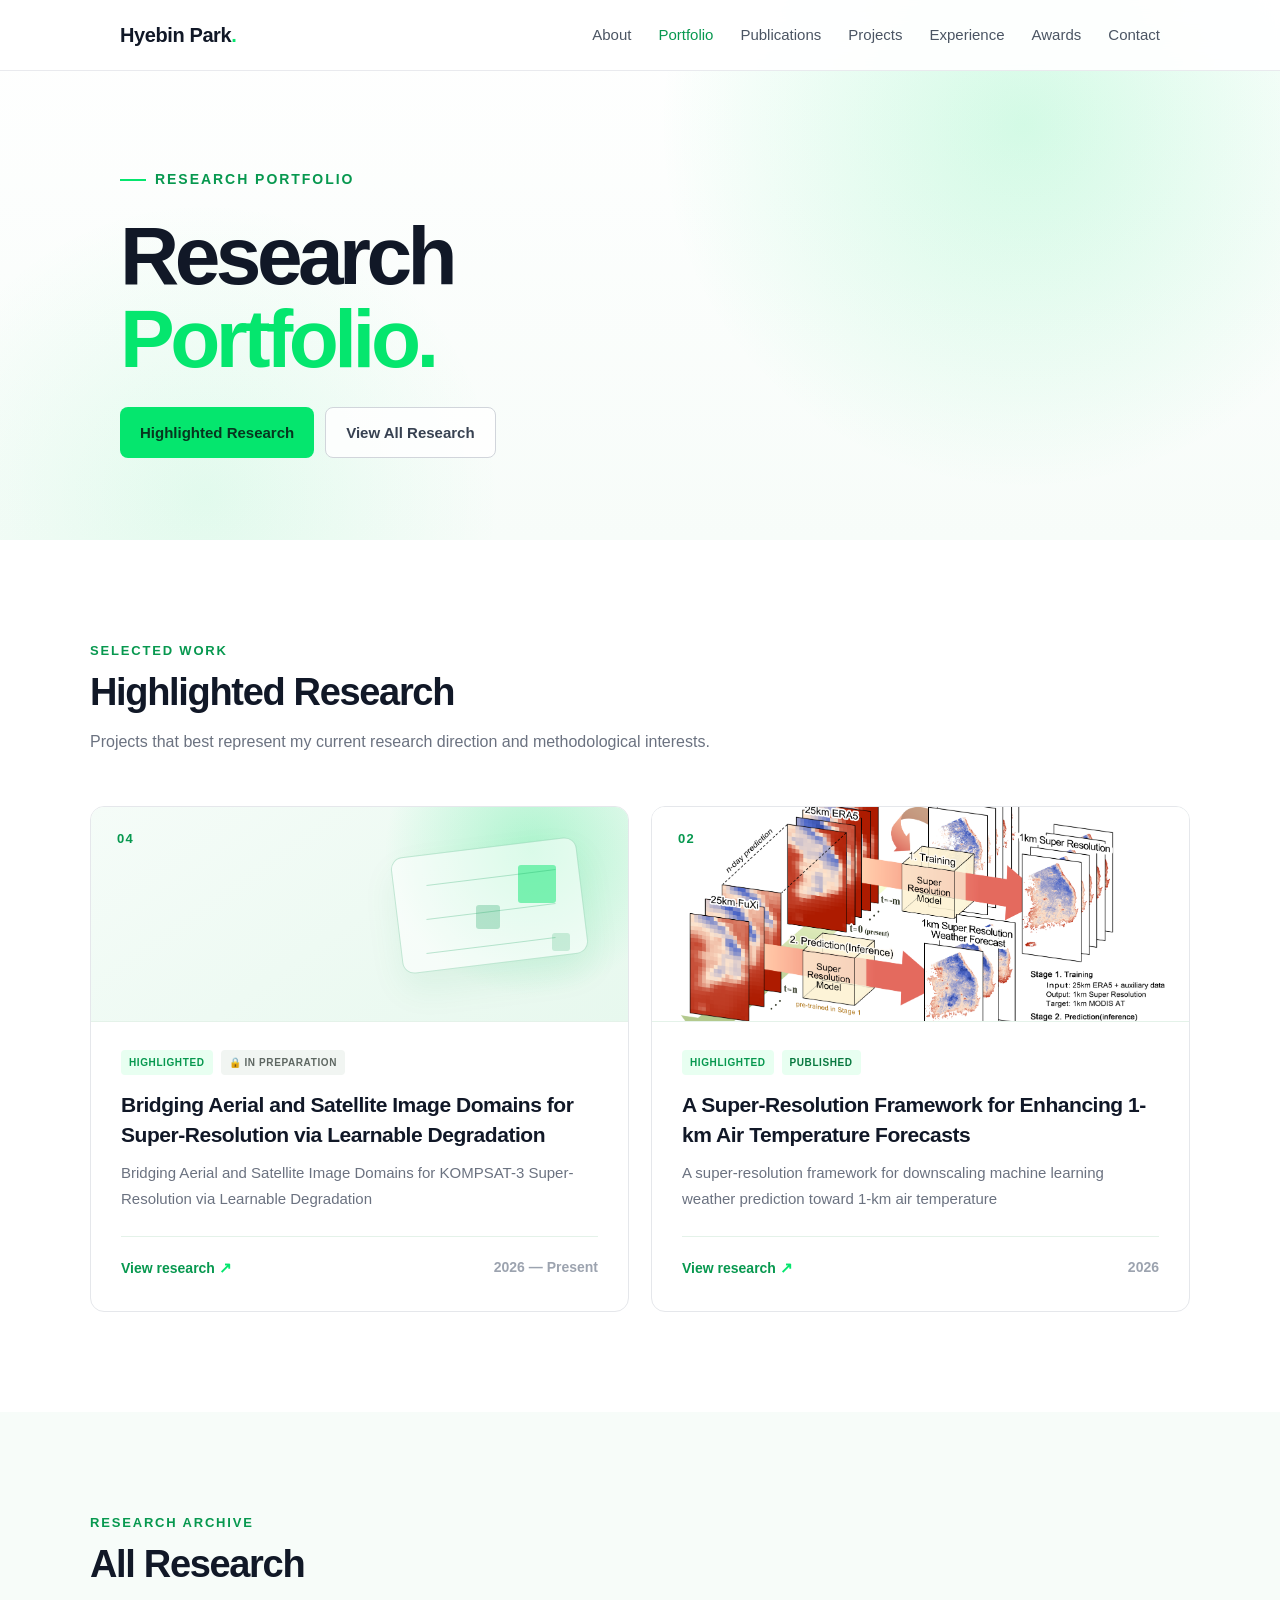
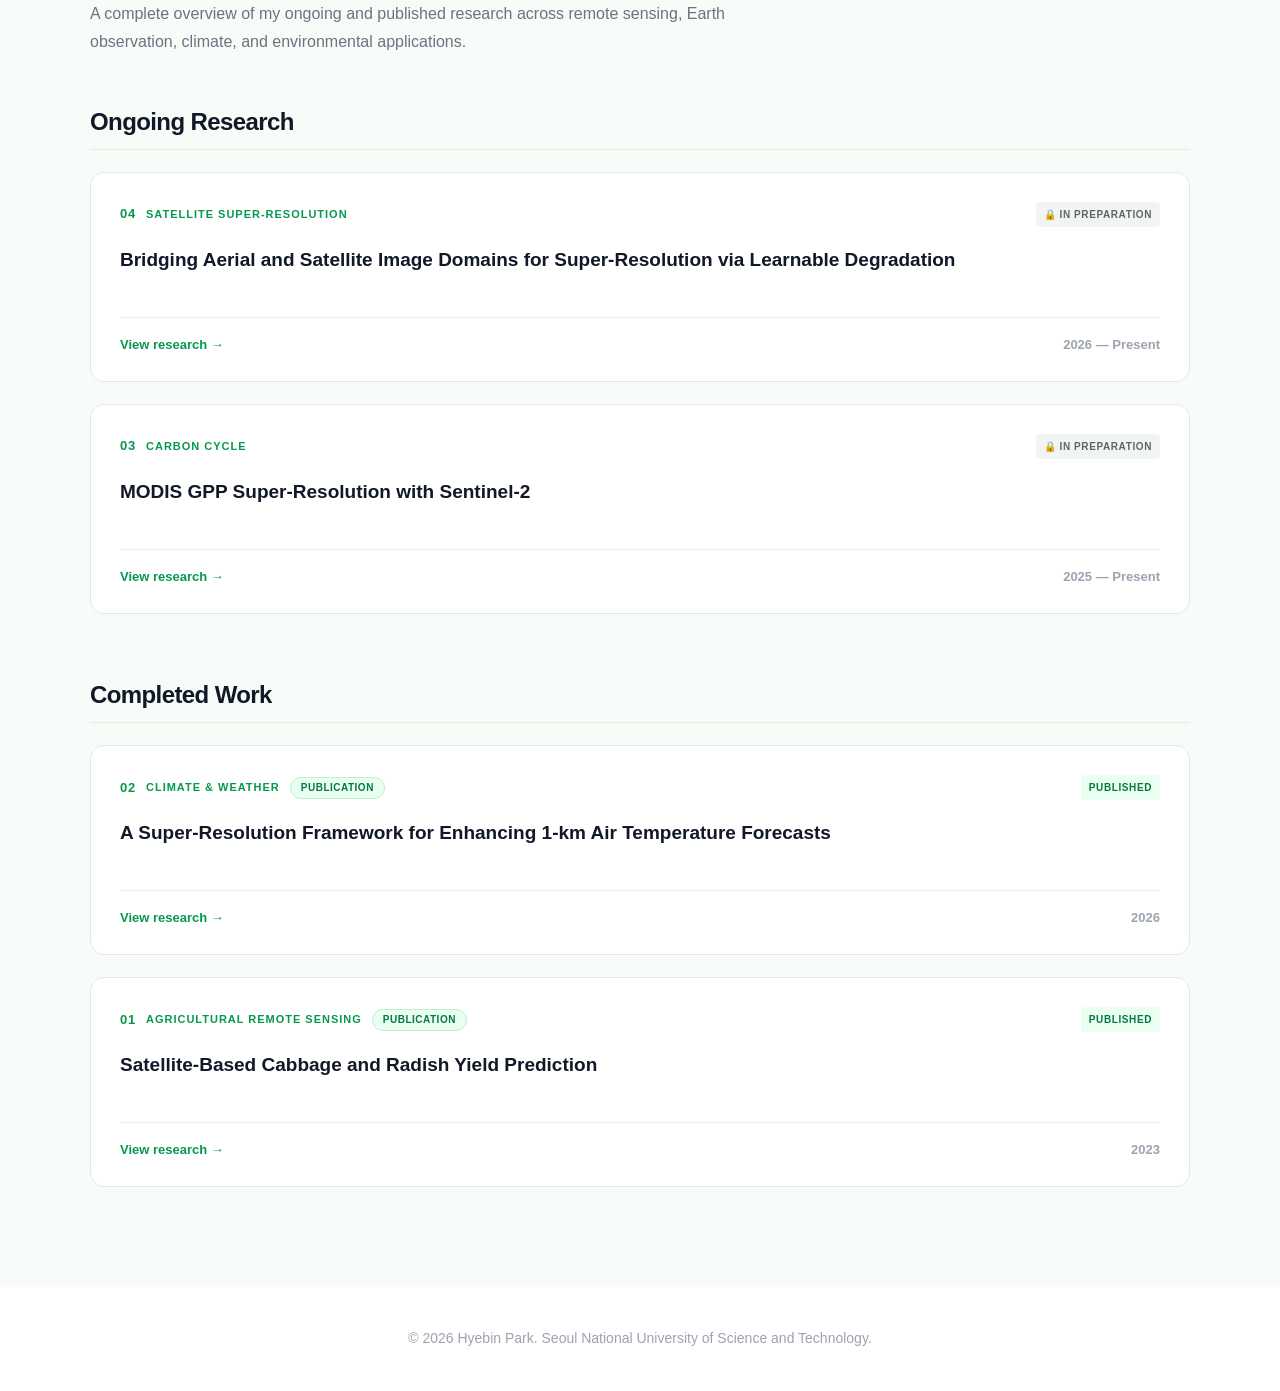
==== portfolio.html @ d9d656f7 "Update portfolio.html" ====
<!DOCTYPE html>
<html lang="en">
<head>
  <meta charset="UTF-8">
  <meta name="viewport" content="width=device-width, initial-scale=1.0">

  <title>Portfolio | Hyebin Park</title>

  <meta
    name="description"
    content="Research portfolio of Hyebin Park in AI, remote sensing, Earth observation, and environmental science."
  >

  <link rel="stylesheet" href="portfolio.css?v=9">
</head>


<body>

  <!-- ===================================
       Navigation
  ==================================== -->

  <nav class="site-nav">
    <div class="nav-inner">

      <a class="logo" href="index.html">
        Hyebin Park<span class="logo-dot">.</span>
      </a>

      <ul class="nav-links">
        <li><a href="index.html#about">About</a></li>
        <li><a class="active" href="portfolio.html">Portfolio</a></li>
        <li><a href="index.html#publications">Publications</a></li>
        <li><a href="index.html#projects">Projects</a></li>
        <li><a href="index.html#education">Experience</a></li>
        <li><a href="index.html#awards">Awards</a></li>
        <li><a href="index.html#contact">Contact</a></li>
      </ul>

    </div>
  </nav>



  <!-- ===================================
       Portfolio Hero
  ==================================== -->

  <header class="portfolio-hero">

    <div class="portfolio-hero-inner">

      <div class="hero-copy">

        <div class="hero-label">
          Research Portfolio
        </div>

        <h1>
          Research<br>
          <span>Portfolio.</span>
        </h1>

        <div class="hero-actions">

          <a
            class="btn btn-primary"
            href="#highlighted"
          >
            Highlighted Research
          </a>

          <a
            class="btn btn-secondary"
            href="#all-research"
          >
            View All Research
          </a>

        </div>

      </div>

    </div>

  </header>



  <main>


    <!-- ===================================
         Highlighted Research
    ==================================== -->

    <section
      class="portfolio-section"
      id="highlighted"
    >

      <div class="container">

        <div class="section-title">

          <div class="section-label">
            Selected Work
          </div>

          <h2>
            Highlighted Research
          </h2>

          <p>
            Projects that best represent my current research direction
            and methodological interests.
          </p>

        </div>



        <div class="highlight-grid">


          <!-- ===================================
               04. KOMPSAT Super-Resolution
          ==================================== -->

          <a
            class="feature-card"
            href="research/kompsat-sr.html"
          >

            <div class="card-visual visual-sr">

              <span class="visual-number">
                04
              </span>

              <div class="visual-scene satellite-scene">

                <span class="pixel pixel-a"></span>
                <span class="pixel pixel-b"></span>
                <span class="pixel pixel-c"></span>

                <span class="scan scan-a"></span>
                <span class="scan scan-b"></span>
                <span class="scan scan-c"></span>

              </div>

            </div>


            <div class="card-body">

              <div class="card-meta">

                <span class="badge">
                  Highlighted
                </span>

                <span class="badge locked">
                  🔒 In Preparation
                </span>

              </div>


              <h3 class="card-title">
                Bridging Aerial and Satellite Image Domains for
                Super-Resolution via Learnable Degradation
              </h3>


              <p class="card-desc">
                Bridging Aerial and Satellite Image Domains for
                KOMPSAT-3 Super-Resolution via Learnable Degradation
              </p>


              <div class="card-footer">

                <span>
                  View research <b>↗</b>
                </span>

                <span class="year">
                  2026 — Present
                </span>

              </div>

            </div>

          </a>



          <!-- ===================================
               02. Weather Super-Resolution
          ==================================== -->

          <a
            class="feature-card"
            href="research/weather-sr.html"
          >

            <div class="card-visual visual-weather">

              <span class="visual-number">
                02
              </span>

              <img
                src="research/image/weather_sr/Framework.png"
                alt="Super-resolution framework for 1-km air temperature forecasting"
                class="weather-framework-image"
              >

            </div>


            <div class="card-body">

              <div class="card-meta">

                <span class="badge">
                  Highlighted
                </span>

                <span class="badge published">
                  Published
                </span>

              </div>


              <h3 class="card-title">
                A Super-Resolution Framework for Enhancing
                1-km Air Temperature Forecasts
              </h3>


              <p class="card-desc">
                A super-resolution framework for downscaling machine
                learning weather prediction toward 1-km air temperature
              </p>


              <div class="card-footer">

                <span>
                  View research <b>↗</b>
                </span>

                <span class="year">
                  2026
                </span>

              </div>

            </div>

          </a>

        </div>

      </div>

    </section>



    <!-- ===================================
         All Research
    ==================================== -->

    <section
      class="portfolio-section archive-section"
      id="all-research"
    >

      <div class="container">


        <div class="section-title archive-title">

          <div class="section-label">
            Research Archive
          </div>

          <h2>
            All Research
          </h2>

          <p>
            A complete overview of my ongoing and published research
            across remote sensing, Earth observation, climate,
            and environmental applications.
          </p>

        </div>



        <div class="research-archive">


          <!-- ===================================
               Ongoing Research
          ==================================== -->

          <div class="research-status-group">

            <div class="research-group-header">
              <h3>
                Ongoing Research
              </h3>
            </div>


            <div class="research-grid">


              <!-- ===================================
                   04. KOMPSAT Super-Resolution
              ==================================== -->

              <a
                class="research-card"
                href="research/kompsat-sr.html"
              >

                <div class="research-topline">

                  <div class="research-meta-row">
                    <span class="research-number">04</span>
                    <span class="research-type">Satellite Super-Resolution</span>
                  </div>

                  <span class="badge locked">
                    🔒 In Preparation
                  </span>

                </div>


                <h3>
                  Bridging Aerial and Satellite Image Domains
                  for Super-Resolution via Learnable Degradation
                </h3>


                <div class="research-bottom">
                  <span>
                    View research →
                  </span>
                <span class="research-year">2026 — Present</span>
                </div>

              </a>



              <!-- ===================================
                   03. MODIS GPP Super-Resolution
              ==================================== -->

              <a
                class="research-card"
                href="research/gpp-sr.html"
              >

                <div class="research-topline">

                  <div class="research-meta-row">
                    <span class="research-number">03</span>
                    <span class="research-type">Carbon Cycle</span>
                  </div>

                  <span class="badge locked">
                    🔒 In Preparation
                  </span>

                </div>


                <h3>
                  MODIS GPP Super-Resolution with Sentinel-2
                </h3>


                <div class="research-bottom">
                  <span>
                    View research →
                  </span>
                <span class="research-year">2025 — Present</span>
                </div>

              </a>

            </div>

          </div>



          <!-- ===================================
               Published Research
          ==================================== -->

          <div class="research-status-group">

            <div class="research-group-header">
              <h3>
                Completed Work
              </h3>
            </div>


            <div class="research-grid">


              <!-- ===================================
                   02. Weather Super-Resolution
              ==================================== -->

              <a
                class="research-card"
                href="research/weather-sr.html"
              >

                <div class="research-topline">

                  <div class="research-meta-row">
                    <span class="research-number">02</span>
                    <span class="research-type">Climate & Weather</span>
                    <span class="purpose-tag">Publication</span>
                  </div>

                  <span class="badge published">
                    Published
                  </span>

                </div>


                <h3>
                  A Super-Resolution Framework for Enhancing
                  1-km Air Temperature Forecasts
                </h3>


                <div class="research-bottom">
                  <span>
                    View research →
                  </span>
                <span class="research-year">2026</span>
                </div>

              </a>



              <!-- ===================================
                   01. Crop Yield Prediction
              ==================================== -->

              <a
                class="research-card"
                href="research/crop-yield.html"
              >

                <div class="research-topline">

                  <div class="research-meta-row">
                    <span class="research-number">01</span>
                    <span class="research-type">Agricultural Remote Sensing</span>
                    <span class="purpose-tag">Publication</span>
                  </div>

                  <span class="badge published">
                    Published
                  </span>

                </div>


                <h3>
                  Satellite-Based Cabbage and Radish
                  Yield Prediction
                </h3>


                <div class="research-bottom">
                  <span>
                    View research →
                  </span>
                <span class="research-year">2023</span>
                </div>

              </a>

            </div>

          </div>


        </div>

      </div>

    </section>

  </main>



  <!-- ===================================
       Footer
  ==================================== -->

  <footer class="site-footer">
    © 2026 Hyebin Park. Seoul National University of Science and Technology.
  </footer>


</body>
</html>
---- portfolio.css ----
* { box-sizing: border-box; margin: 0; padding: 0; }

:root {
  --ink: #111827;
  --text: #4b5563;
  --muted: #6b7280;
  --soft-muted: #9ca3af;
  --line: #e5e7eb;
  --green: #05E66E;
  --green-dark: #07984F;
  --green-hover: #057A40;
  --green-deep: #06351F;
  --green-pale: #F7FCF9;
  --green-soft: #E8FFF1;
  --green-line: #DDEFE5;
  --white: #ffffff;
}

html { scroll-behavior: smooth; }

body {
  font-family: -apple-system, BlinkMacSystemFont, "Segoe UI", "Noto Sans", "Noto Sans KR", Arial, sans-serif;
  color: var(--ink);
  background: var(--white);
  line-height: 1.7;
  -webkit-font-smoothing: antialiased;
}

a { color: inherit; }


/* ================================
   Navigation
================================ */

.site-nav {
  position: fixed;
  top: 0;
  left: 0;
  width: 100%;
  z-index: 1000;
  background: rgba(255,255,255,.92);
  backdrop-filter: blur(12px);
  -webkit-backdrop-filter: blur(12px);
  border-bottom: 1px solid rgba(229,231,235,.85);
}

.nav-inner {
  max-width: 1100px;
  height: 70px;
  margin: auto;
  padding: 0 30px;
  display: flex;
  align-items: center;
  justify-content: space-between;
}

.logo {
  text-decoration: none;
  font-size: 20px;
  font-weight: 750;
  letter-spacing: -.02em;
  color: var(--ink);
}

.logo-dot {
  color: var(--green);
}

.nav-links {
  display: flex;
  gap: 27px;
  list-style: none;
}

.nav-links a {
  text-decoration: none;
  color: var(--text);
  font-size: 15px;
  font-weight: 500;
  transition: .2s;
}

.nav-links a:hover,
.nav-links a.active {
  color: var(--green-dark);
}


/* ================================
   Portfolio Hero
================================ */

.portfolio-hero {
  min-height: 60vh;
  padding-top: 70px;
  overflow: hidden;
  display: flex;
  align-items: center;

  background:
    radial-gradient(circle at 80% 23%, rgba(5,230,110,.17), transparent 33%),
    radial-gradient(circle at 16% 92%, rgba(5,230,110,.09), transparent 25%),
    linear-gradient(180deg,#fff 0%,var(--green-pale) 100%);
}

.portfolio-hero-inner {
  width: 100%;
  max-width: 1100px;
  margin: auto;
  padding: 70px 30px 60px;
  display: block;
}

.hero-label {
  display: inline-flex;
  align-items: center;
  gap: 9px;
  margin-bottom: 22px;

  color: var(--green-dark);
  font-size: 14px;
  font-weight: 700;
  letter-spacing: .14em;
  text-transform: uppercase;
}

.hero-label::before {
  content: "";
  display: block;
  width: 26px;
  height: 2px;
  background: var(--green);
}

.portfolio-hero h1 {
  margin-bottom: 26px;

  color: var(--ink);
  font-size: clamp(52px,7vw,82px);
  font-weight: 760;
  line-height: 1.02;
  letter-spacing: -.055em;
}

.portfolio-hero h1 span {
  color: var(--green);
}

.lead {
  max-width: 690px;
  margin-bottom: 34px;
  color: #5f6876;
  font-size: 18px;
  line-height: 1.75;
}

.lead strong {
  color: #374151;
  font-weight: 600;
}

.hero-actions {
  display: flex;
  flex-wrap: wrap;
  gap: 11px;
}

.btn {
  display: inline-flex;
  align-items: center;

  padding: 12px 20px;
  border-radius: 8px;

  text-decoration: none;
  font-size: 15px;
  font-weight: 600;

  transition: .2s;
}

.btn-primary {
  color: #07351F;
  background: var(--green);
}

.btn-primary:hover {
  background: var(--green-hover);
  color: #fff;
  transform: translateY(-2px);
}

.btn-secondary {
  color: #374151;
  background: rgba(255,255,255,.85);
  border: 1px solid #d1d5db;
}

.btn-secondary:hover {
  color: var(--green-dark);
  border-color: var(--green-dark);
  transform: translateY(-2px);
}


/* ================================
   Shared Sections
================================ */

.container {
  max-width: 1100px;
  margin: auto;
}

.portfolio-section {
  padding: 100px 30px;
}

.archive-section {
  background: var(--green-pale);
}

.section-title {
  max-width: 720px;
  margin-bottom: 50px;
}

.section-label {
  margin-bottom: 8px;
  color: var(--green-dark);
  font-size: 13px;
  font-weight: 700;
  letter-spacing: .14em;
  text-transform: uppercase;
}

.section-title h2 {
  margin-bottom: 12px;
  color: var(--ink);
  font-size: 38px;
  line-height: 1.2;
  letter-spacing: -.035em;
}

.section-title p {
  color: var(--muted);
  font-size: 16px;
  line-height: 1.75;
}


/* ================================
   Highlight Cards
================================ */

.highlight-grid {
  display: grid;
  grid-template-columns: repeat(2,1fr);
  gap: 22px;
}

.feature-card {
  display: block;
  overflow: hidden;
  min-width: 0;

  text-decoration: none;

  background: #fff;
  border: 1px solid var(--line);
  border-radius: 14px;

  transition: .25s;
}

.feature-card:hover {
  transform: translateY(-5px);
  border-color: #9BF1BE;
  box-shadow: 0 16px 35px rgba(15,23,42,.055);
}

.card-visual {
  position: relative;
  min-height: 215px;
  overflow: hidden;

  padding: 27px 28px;

  display: flex;
  align-items: flex-end;

  background:
    radial-gradient(circle at 82% 20%, rgba(5,230,110,.27), transparent 31%),
    linear-gradient(145deg,#f5fcf8,#e7f8ee);

  border-bottom: 1px solid #e4f2e9;
}

.weather-framework-image {
  position: absolute;
  left: 0;
  top: 50%;

  width: 100%;
  height: auto;

  transform: translateY(-50%);
  display: block;
}

.visual-weather {
  background:
    radial-gradient(circle at 20% 25%, rgba(5,230,110,.18), transparent 24%),
    radial-gradient(circle at 79% 72%, rgba(7,152,79,.12), transparent 30%),
    linear-gradient(145deg,#fbfefc,#eaf8f0);
}

.visual-number {
  position: absolute;
  top: 21px;
  left: 26px;
  z-index: 3;

  color: var(--green-dark);
  font-size: 13px;
  font-weight: 800;
  letter-spacing: .09em;
}

.visual-kicker {
  position: relative;
  z-index: 3;

  color: var(--green-deep);
  font-size: 12px;
  font-weight: 800;
  letter-spacing: .09em;
  text-transform: uppercase;
}

.visual-scene {
  position: absolute;
  inset: 0;
}

.satellite-scene::before {
  content: "";
  position: absolute;

  width: 185px;
  height: 115px;

  top: 40px;
  right: 45px;

  border-radius: 12px;
  border: 1px solid rgba(7,152,79,.22);

  background:
    linear-gradient(90deg,transparent 49%,rgba(7,152,79,.1) 50%,transparent 51%),
    linear-gradient(0deg,transparent 49%,rgba(7,152,79,.1) 50%,transparent 51%),
    rgba(255,255,255,.55);

  background-size: 28px 28px;

  transform: rotate(-7deg);
  box-shadow: 0 16px 34px rgba(7,152,79,.08);
}

.pixel {
  position: absolute;
  display: block;
  background: rgba(5,230,110,.48);
  border-radius: 3px;
}

.pixel-a {
  width: 38px;
  height: 38px;
  right: 72px;
  top: 58px;
}

.pixel-b {
  width: 24px;
  height: 24px;
  right: 128px;
  top: 98px;
  background: rgba(7,152,79,.25);
}

.pixel-c {
  width: 18px;
  height: 18px;
  right: 58px;
  top: 126px;
  background: rgba(7,152,79,.17);
}

.scan {
  position: absolute;
  width: 130px;
  height: 1px;
  right: 72px;
  background: rgba(7,152,79,.25);
  transform: rotate(-7deg);
}

.scan-a { top: 70px; }
.scan-b { top: 104px; }
.scan-c { top: 138px; }

.climate-scene::before,
.climate-scene::after {
  content: "";
  position: absolute;
  border-radius: 50%;
  border: 1px solid rgba(7,152,79,.2);
}

.climate-scene::before {
  width: 195px;
  height: 125px;
  right: 30px;
  top: 37px;
  transform: rotate(-13deg);
}

.climate-scene::after {
  width: 135px;
  height: 84px;
  right: 65px;
  top: 58px;
  transform: rotate(11deg);
}

.contour {
  position: absolute;
  display: block;
  border: 1px solid rgba(7,152,79,.18);
  border-radius: 50%;
  transform: rotate(-9deg);
}

.contour-a {
  width: 245px;
  height: 95px;
  top: 54px;
  right: 8px;
}

.contour-b {
  width: 180px;
  height: 65px;
  top: 76px;
  right: 44px;
}

.contour-c {
  width: 110px;
  height: 38px;
  top: 89px;
  right: 79px;
}

.climate-dot {
  position: absolute;

  width: 8px;
  height: 8px;

  border-radius: 50%;
  background: var(--green);

  box-shadow: 0 0 0 5px rgba(5,230,110,.13);
}

.dot-a {
  right: 68px;
  top: 64px;
}

.dot-b {
  right: 158px;
  top: 102px;
}

.dot-c {
  right: 102px;
  top: 135px;
}

.card-body {
  padding: 28px 30px 30px;
}

.card-meta {
  display: flex;
  flex-wrap: wrap;
  gap: 8px;
  margin-bottom: 15px;
}

.badge {
  display: inline-flex;
  align-items: center;
  gap: 5px;

  padding: 4px 8px;
  border-radius: 4px;

  color: var(--green-dark);
  background: var(--green-soft);

  font-size: 10px;
  font-weight: 800;
  letter-spacing: .06em;
  text-transform: uppercase;
}

.badge.locked {
  color: #5e6762;
  background: #f1f5f2;
}

.badge.published {
  color: #08783f;
  background: #E8FFF1;
}

.card-title {
  margin-bottom: 11px;
  color: var(--ink);
  font-size: 21px;
  line-height: 1.42;
  letter-spacing: -.022em;
}

.card-desc {
  color: var(--muted);
  font-size: 15px;
  line-height: 1.7;
}

.card-footer {
  display: flex;
  align-items: center;
  justify-content: space-between;
  gap: 16px;

  margin-top: 25px;
  padding-top: 18px;

  border-top: 1px solid #E4F2E9;

  color: var(--green-dark);
  font-size: 14px;
  font-weight: 700;
}

.card-footer b {
  color: var(--green);
  font-size: 15px;
}

.card-footer .year {
  color: var(--soft-muted);
  font-weight: 600;
}


/* ================================
   All Research Cards
================================ */

.research-archive {
  display: flex;
  flex-direction: column;
  gap: 65px;
}

.research-status-group {
  display: block;
}

.research-group-header {
  display: flex;
  align-items: baseline;
  justify-content: space-between;
  gap: 20px;

  margin-bottom: 22px;
  padding-bottom: 12px;

  border-bottom: 1px solid var(--green-line);
}

.research-group-header h3 {
  color: var(--ink);
  font-size: 24px;
  font-weight: 700;
  line-height: 1.3;
  letter-spacing: -0.025em;
}

.research-group-header span {
  color: var(--soft-muted);
  font-size: 13px;
  font-weight: 600;
}


/* All Research = 무조건 1열 */
.research-grid {
  display: flex;
  flex-direction: column;
  gap: 22px;
}

.research-card {
  position: relative;
  min-height: 210px;

  padding: 29px;

  text-decoration: none;

  background: #fff;
  border: 1px solid var(--line);
  border-radius: 14px;

  transition: .25s;
}

.research-card:hover {
  transform: translateY(-4px);
  border-color: #9BF1BE;
  box-shadow: 0 14px 30px rgba(15,23,42,.045);
}

.research-topline {
  display: flex;
  align-items: center;
  justify-content: space-between;
  gap: 15px;

  margin-bottom: 19px;
}

.research-meta-row {
  display: flex;
  align-items: center;
  flex-wrap: wrap;
  gap: 10px;

  min-width: 0;
}

.research-meta-row .research-type {
  margin-bottom: 0;
}

.research-number {
  color: var(--green-dark);
  font-size: 13px;
  font-weight: 700;
  letter-spacing: .06em;
}

.mini-visual {
  position: relative;
  height: 62px;

  margin-bottom: 23px;

  overflow: hidden;

  border-radius: 9px;
  background: var(--green-pale);
  border: 1px solid #E4F2E9;
}

.mini-visual::after {
  content: "";
  position: absolute;
  inset: 0;

  background:
    linear-gradient(
      90deg,
      transparent,
      rgba(5,230,110,.08)
    );
}

.mini-foundation {
  display: flex;
  align-items: center;
  justify-content: center;
  gap: 11px;
}

.mini-foundation span {
  width: 26px;
  height: 26px;

  border: 1px solid #8bdcab;
  background: #fff;

  transform: rotate(45deg);
}

.mini-gpp span {
  position: absolute;
  bottom: 0;

  width: 14px;

  background: rgba(7,152,79,.3);
  border-radius: 3px 3px 0 0;
}

.mini-gpp span:nth-child(1) {
  height: 25px;
  left: 27%;
}

.mini-gpp span:nth-child(2) {
  height: 43px;
  left: 47%;
  background: rgba(5,230,110,.5);
}

.mini-gpp span:nth-child(3) {
  height: 34px;
  left: 67%;
}

.mini-crop {
  display: grid;
  grid-template-columns: repeat(4,1fr);
  gap: 7px;

  padding: 10px 13px;
}

.mini-crop span {
  border-radius: 4px;
  background: linear-gradient(180deg,#c7f4d8,#e9fff1);
  border: 1px solid #aceac5;
}

.mini-monitoring span {
  position: absolute;

  width: 42px;
  height: 25px;

  border: 1px solid #9ce3b8;
  background: #fff;

  transform: skewX(-12deg);
}

.mini-monitoring span:nth-child(1) {
  left: 24%;
  top: 19px;
}

.mini-monitoring span:nth-child(2) {
  left: 45%;
  top: 11px;
}

.mini-monitoring span:nth-child(3) {
  left: 64%;
  top: 25px;
}

.research-type {
  margin-bottom: 8px;

  color: var(--green-dark);

  font-size: 11px;
  font-weight: 800;
  letter-spacing: .09em;
  text-transform: uppercase;
}


/* Publication / Funded Project */
.purpose-tag {
  display: inline-flex;
  align-items: center;
  justify-content: center;

  padding: 5px 10px;

  border: 1px solid #BEEFD0;
  border-radius: 999px;

  background: #E8FFF1;
  color: #08783f;

  font-size: 10px;
  font-weight: 800;
  line-height: 1;
  letter-spacing: .05em;
  text-transform: uppercase;

  white-space: nowrap;
}

.research-card h3 {
  margin-bottom: 10px;

  color: var(--ink);

  font-size: 19px;
  line-height: 1.48;
}

.research-card p {
  color: var(--muted);
  font-size: 14px;
  line-height: 1.7;
}


/* Bottom row */
.research-bottom {
  position: absolute;

  left: 29px;
  right: 29px;
  bottom: 25px;

  padding-top: 16px;

  display: flex;
  align-items: center;
  justify-content: space-between;
  gap: 12px;

  border-top: 1px solid #E4F2E9;

  color: var(--green-dark);
  font-size: 13px;
  font-weight: 700;
}


/* Year = 오른쪽 아래 */
.research-bottom .research-year {
  margin-left: auto;

  color: var(--soft-muted);

  font-size: 13px;
  font-weight: 700;

  white-space: nowrap;
}

.research-bottom span:last-child {
  color: var(--soft-muted);
  font-weight: 600;
}


/* ================================
   Research Detail Pages
================================ */

.detail-hero {
  padding: 140px 30px 76px;
  overflow: hidden;

  background:
    radial-gradient(circle at 82% 16%,rgba(5,230,110,.13),transparent 27%),
    linear-gradient(180deg,#fff,var(--green-pale));

  border-bottom: 1px solid #e8f1eb;
}

.back-link {
  display: inline-flex;

  margin-bottom: 28px;

  color: var(--green-dark);

  text-decoration: none;

  font-size: 14px;
  font-weight: 700;
}

.detail-title {
  max-width: 900px;

  margin-bottom: 22px;

  color: var(--ink);

  font-size: clamp(38px,6vw,64px);
  line-height: 1.08;
  letter-spacing: -.048em;
}

.detail-meta {
  display: flex;
  flex-wrap: wrap;
  gap: 9px;

  margin-bottom: 20px;
}

.detail-lead {
  max-width: 760px;

  color: #5f6876;

  font-size: 18px;
  line-height: 1.75;
}

.detail-body {
  padding: 76px 30px 110px;
}

.detail-layout {
  display: grid;
  grid-template-columns: minmax(0,1fr) 250px;
  gap: 70px;
  align-items: start;
}

.detail-content {
  max-width: 760px;
}

.detail-block {
  padding: 0 0 42px;
  margin-bottom: 42px;

  border-bottom: 1px solid var(--line);
}

.detail-block:last-child {
  border-bottom: 0;
}

.detail-block h2 {
  margin-bottom: 14px;

  color: var(--ink);

  font-size: 25px;
  letter-spacing: -.025em;
}

.detail-block p,
.detail-block li {
  color: #596373;
  font-size: 16px;
}

.detail-block ul {
  padding-left: 21px;

  display: grid;
  gap: 8px;
}

.fact-panel {
  position: sticky;
  top: 96px;

  padding: 24px;

  background: var(--green-pale);

  border: 1px solid var(--green-line);
  border-radius: 14px;
}

.fact {
  padding: 14px 0;

  border-bottom: 1px solid #dfebe4;
}

.fact:last-child {
  border-bottom: 0;
}

.fact strong {
  display: block;

  margin-bottom: 3px;

  color: #647269;

  font-size: 11px;
  letter-spacing: .08em;
}

.fact span,
.fact a {
  color: #36443b;

  font-size: 14px;

  text-decoration: none;
}

.fact a:hover {
  color: var(--green-dark);
}

.placeholder-figure {
  min-height: 260px;

  margin: 24px 0 4px;
  padding: 24px;

  display: flex;
  align-items: flex-end;

  overflow: hidden;

  border-radius: 16px;

  color: var(--green-deep);

  background:
    radial-gradient(circle at 75% 20%,rgba(5,230,110,.23),transparent 26%),
    repeating-linear-gradient(90deg,transparent 0 38px,rgba(7,152,79,.055) 38px 39px),
    linear-gradient(145deg,#f7fcf9,#e5f7ec);

  border: 1px solid #dceee4;
}

.placeholder-figure span {
  font-size: 13px;
  font-weight: 700;
  letter-spacing: .06em;
  text-transform: uppercase;
}


/* ================================
   Lock Panel
================================ */

.lock-panel {
  margin-top: 12px;
  padding: 34px;

  border: 1px solid #dce5df;
  border-radius: 18px;

  background:
    linear-gradient(
      180deg,
      #fbfefc,
      #f5faf7
    );
}

.lock-icon {
  width: 44px;
  height: 44px;

  display: grid;
  place-items: center;

  margin-bottom: 16px;

  border-radius: 12px;

  background: #eaf8f0;

  font-size: 21px;
}

.lock-panel h2 {
  margin-bottom: 7px;

  color: var(--ink);

  font-size: 24px;
}

.lock-panel > p {
  margin-bottom: 20px;

  color: #697281;
}

.lock-form {
  display: flex;
  gap: 10px;
}

.lock-form input {
  min-width: 0;
  flex: 1;

  height: 46px;
  padding: 0 14px;

  border: 1px solid #ced7d1;
  border-radius: 9px;

  font: inherit;

  background: #fff;

  outline: none;
}

.lock-form input:focus {
  border-color: var(--green-dark);

  box-shadow:
    0 0 0 3px rgba(5,230,110,.12);
}

.lock-form button {
  height: 46px;

  padding: 0 18px;

  border: 0;
  border-radius: 9px;

  background: var(--green);

  color: #07351F;

  font: inherit;
  font-size: 14px;
  font-weight: 760;

  cursor: pointer;
}

.lock-form button:hover {
  background: #13d86d;
}

.lock-status {
  min-height: 24px;

  margin-top: 10px;

  color: #b42318;

  font-size: 13px;
}

.locked-content {
  display: none;

  animation: reveal .35s ease;
}

.locked-content.visible {
  display: block;
}

@keyframes reveal {
  from {
    opacity: 0;
    transform: translateY(7px);
  }

  to {
    opacity: 1;
    transform: none;
  }
}

.protected-note {
  padding: 12px 14px;

  margin-bottom: 28px;

  border-left: 3px solid var(--green);

  background: #f5fbf7;

  color: #657067;

  font-size: 13px;
}


/* ================================
   Footer
================================ */

.site-footer {
  padding: 40px 30px;

  color: var(--soft-muted);

  text-align: center;
  font-size: 14px;

  background: #fff;
}


/* ================================
   Responsive
================================ */

@media (max-width: 950px) {

  .nav-links {
    gap: 18px;
  }

}


@media (max-width: 850px) {

  .nav-links {
    display: none;
  }

  .portfolio-hero {
    min-height: auto;
  }

  .portfolio-hero-inner {
    padding-top: 100px;
    padding-bottom: 75px;
  }

  .portfolio-hero h1 {
    font-size: 54px;
  }

  .highlight-grid,
  .detail-layout {
    grid-template-columns: 1fr;
  }

  .detail-layout {
    gap: 36px;
  }

  .fact-panel {
    position: static;
  }

  .portfolio-section {
    padding: 75px 22px;
  }

  .research-card {
    min-height: 320px;
  }

  .research-group-header {
    align-items: flex-start;
    flex-direction: column;
    gap: 2px;
  }

}


@media (max-width: 500px) {

  .nav-inner {
    padding: 0 20px;
  }

  .portfolio-hero-inner {
    padding-left: 22px;
    padding-right: 22px;
  }

  .portfolio-hero h1 {
    font-size: 46px;
  }

  .lead {
    font-size: 16px;
  }

  .section-title h2 {
    font-size: 31px;
  }

  .card-body {
    padding: 24px;
  }

  .card-footer {
    align-items: flex-start;
    flex-direction: column;
    gap: 4px;
  }

  .research-bottom {
    align-items: center;
    flex-direction: row;
    gap: 12px;
  }

  .research-card {
    min-height: 365px;
    padding: 25px;
  }

  .research-bottom {
    left: 25px;
    right: 25px;
  }

  .detail-body,
  .detail-hero {
    padding-left: 22px;
    padding-right: 22px;
  }

  .lock-panel {
    padding: 24px;
  }

  .lock-form {
    flex-direction: column;
  }

  .lock-form button {
    width: 100%;
  }

}
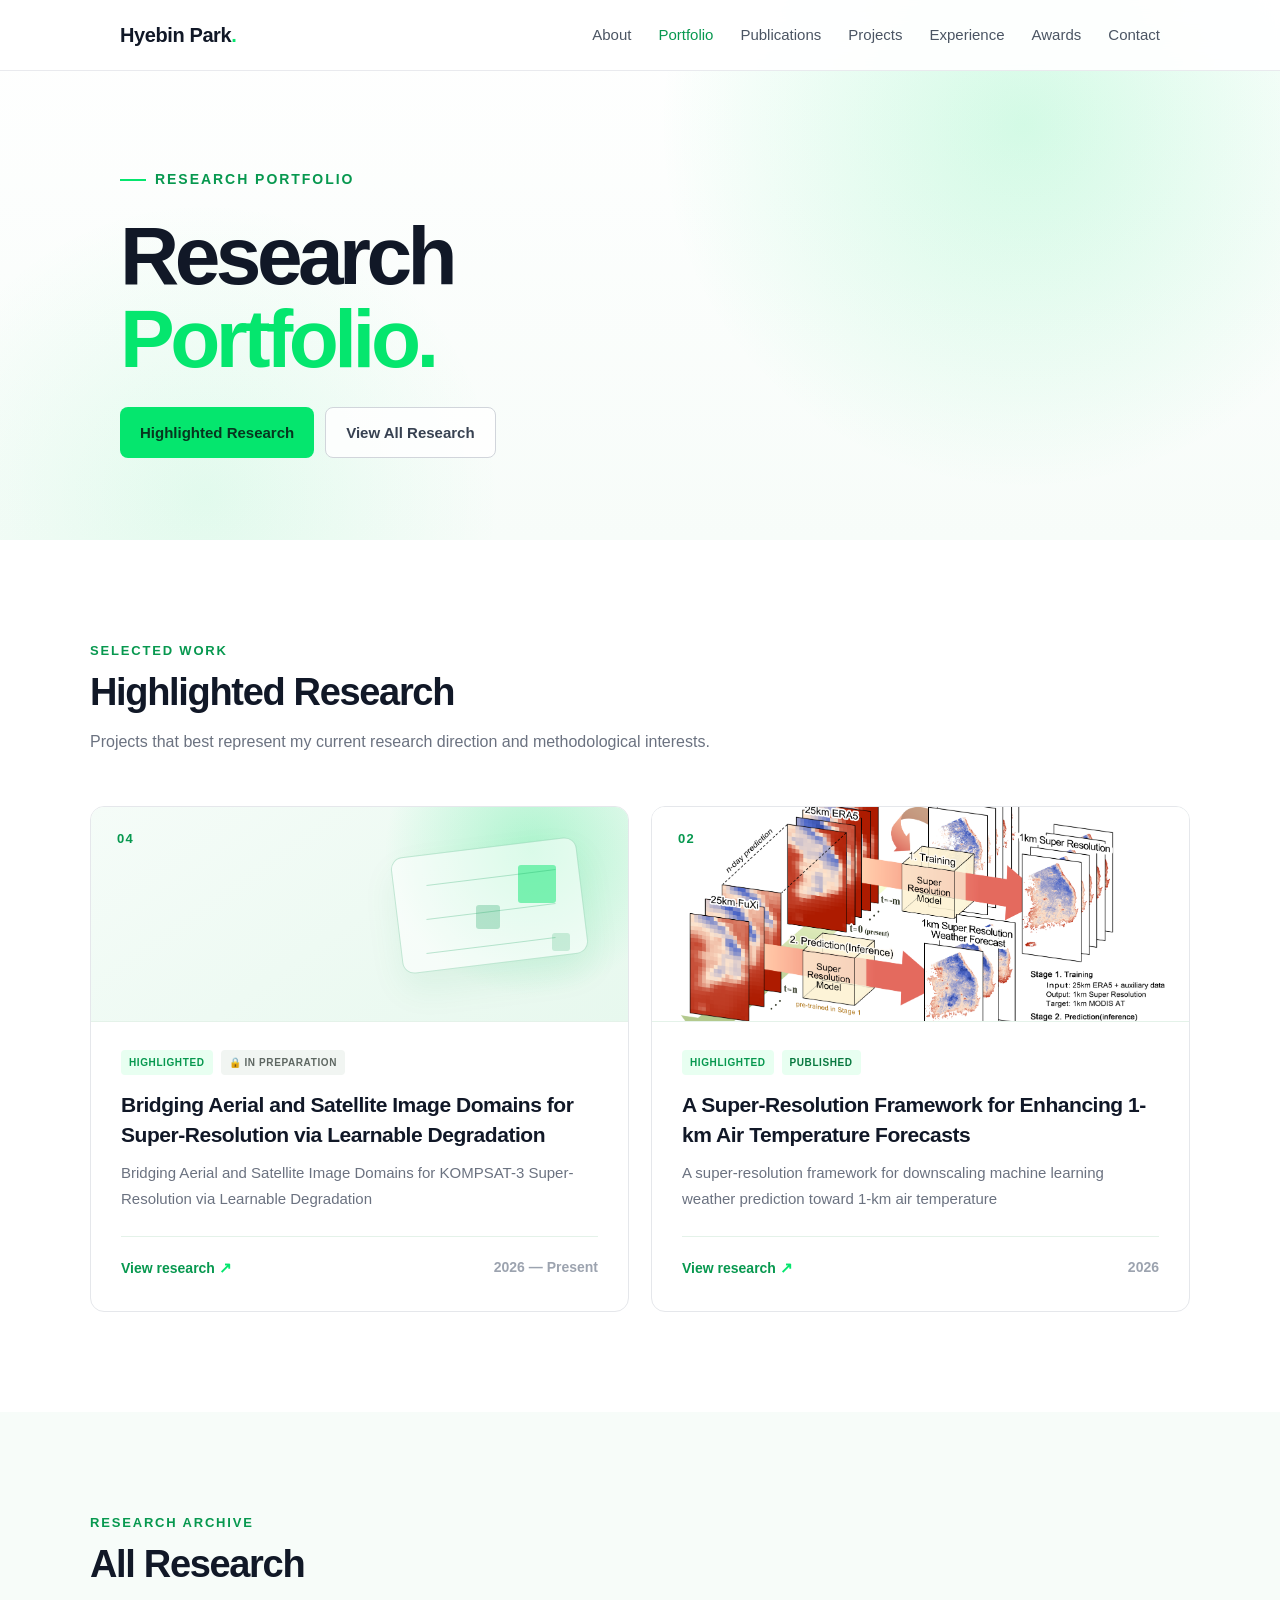
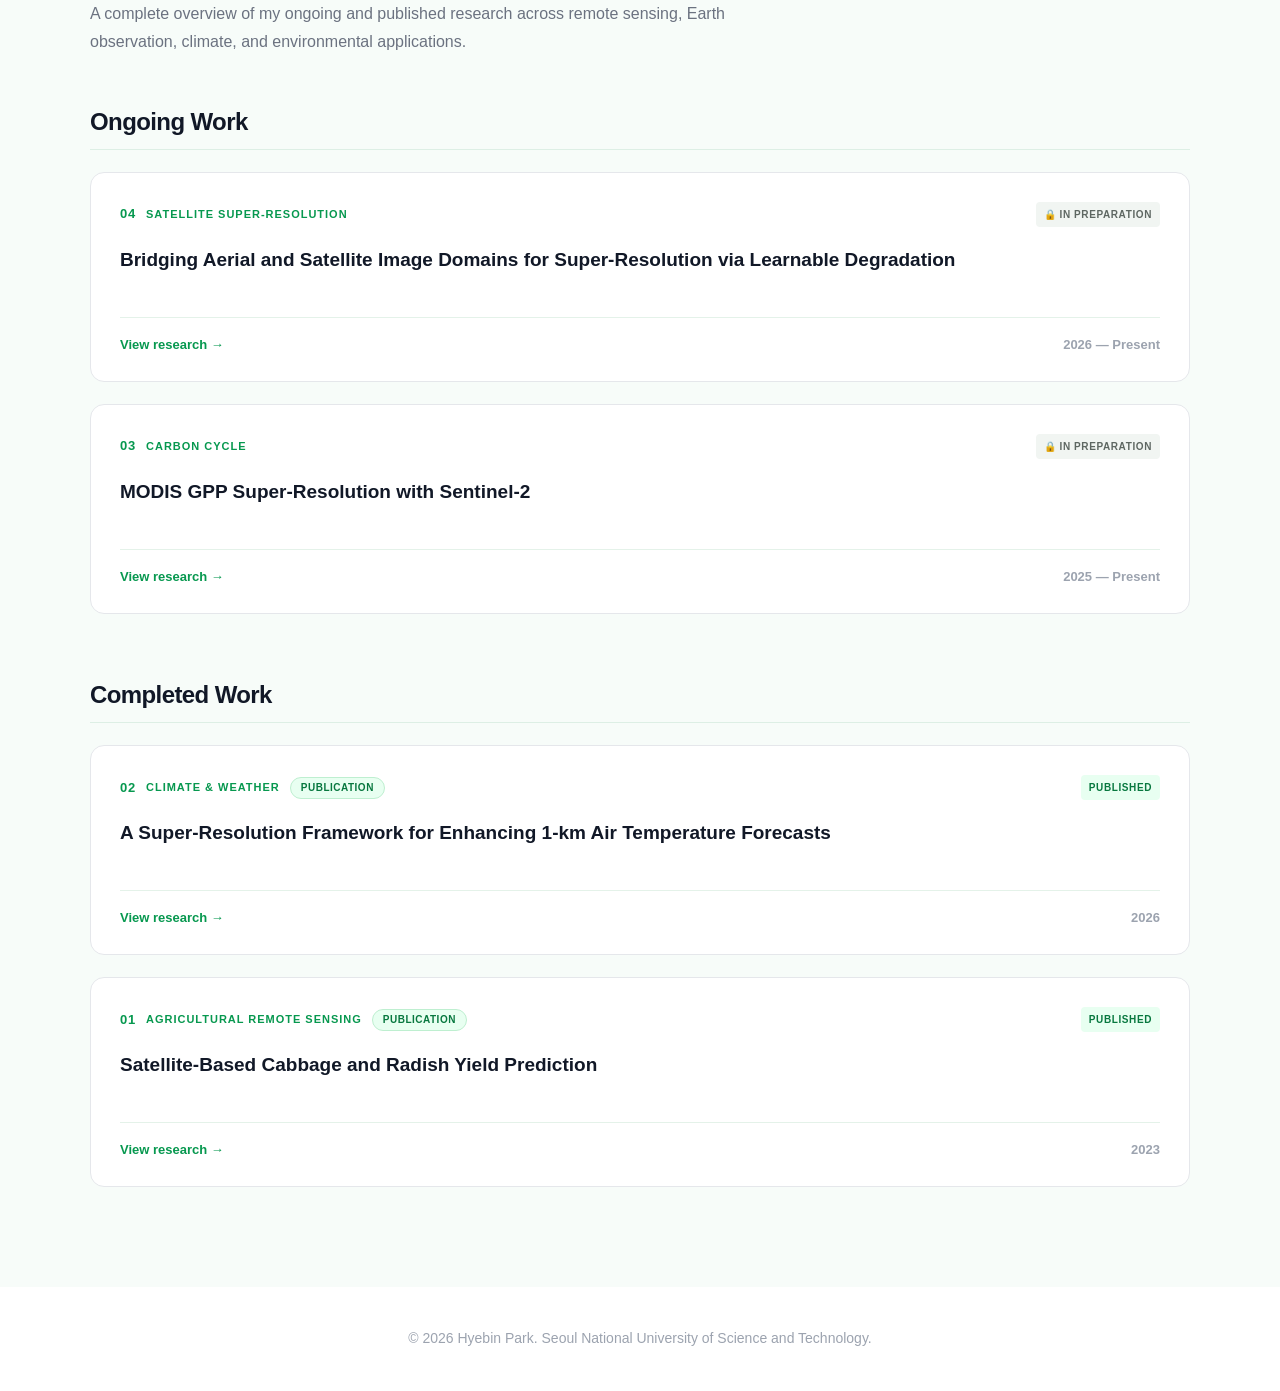
==== commit b117a478: "Update portfolio.html" ====
--- a/portfolio.html
+++ b/portfolio.html
@@ -311,14 +311,14 @@
 
 
           <!-- ===================================
-               Ongoing Research
+               Ongoing Work
           ==================================== -->
 
           <div class="research-status-group">
 
             <div class="research-group-header">
               <h3>
-                Ongoing Research
+                Ongoing Work
               </h3>
             </div>
 
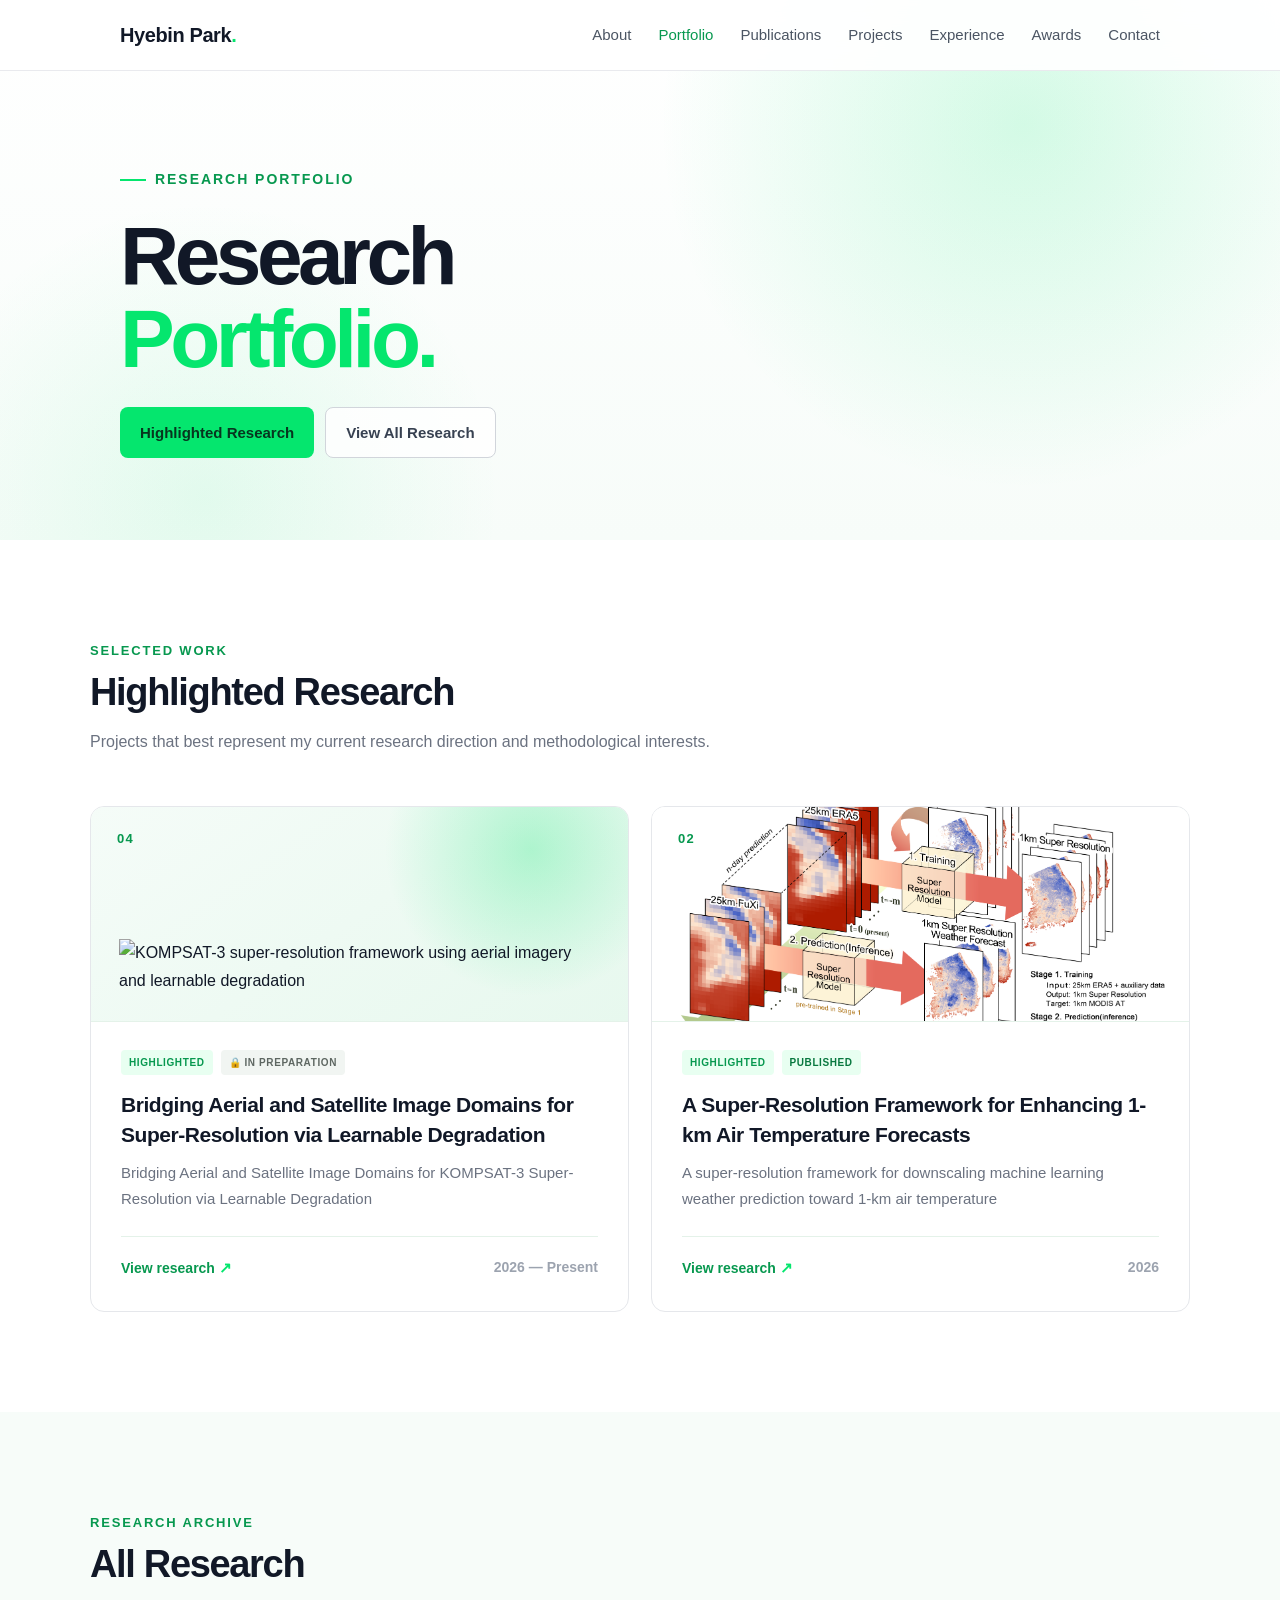
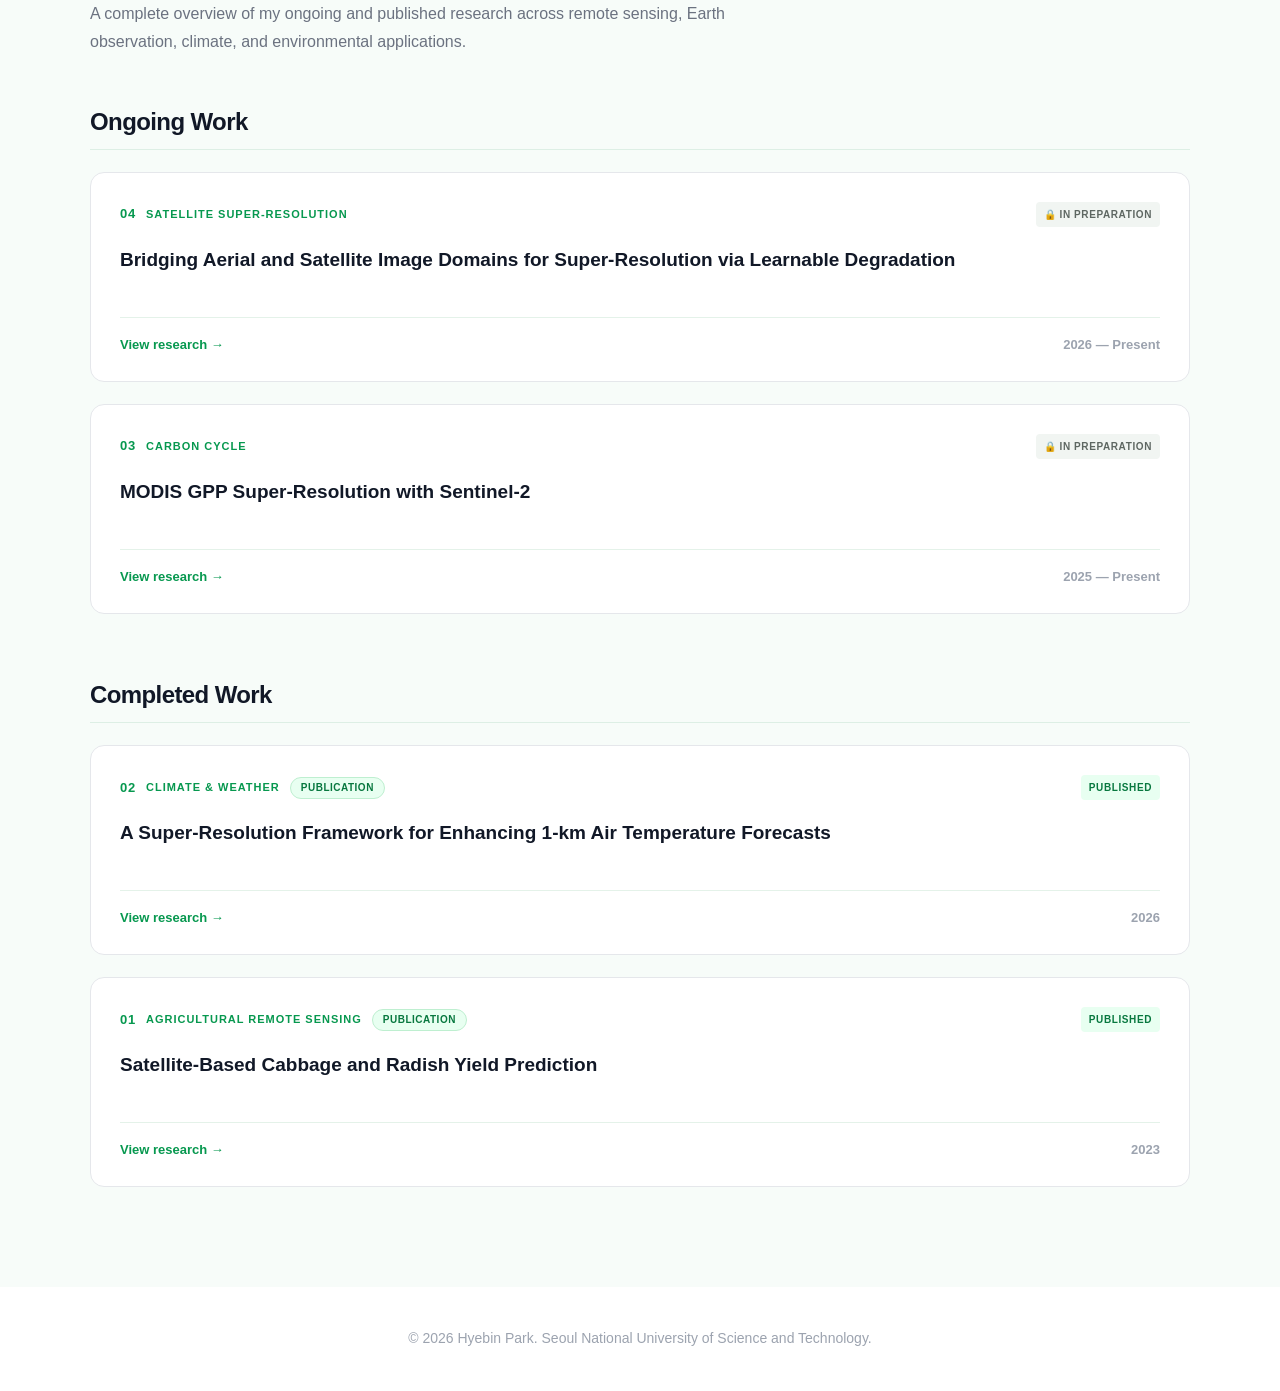
==== commit bd5490b9: "Update portfolio.html" ====
--- a/portfolio.html
+++ b/portfolio.html
@@ -135,23 +135,17 @@
           >
 
             <div class="card-visual visual-sr">
-
+            
               <span class="visual-number">
                 04
               </span>
-
-              <div class="visual-scene satellite-scene">
-
-                <span class="pixel pixel-a"></span>
-                <span class="pixel pixel-b"></span>
-                <span class="pixel pixel-c"></span>
-
-                <span class="scan scan-a"></span>
-                <span class="scan scan-b"></span>
-                <span class="scan scan-c"></span>
-
-              </div>
-
+            
+              <img
+                src="research/image/kompsat_sr/Framework.png"
+                alt="KOMPSAT-3 super-resolution framework using aerial imagery and learnable degradation"
+                class="kompsat-framework-image"
+              >
+            
             </div>
 
 
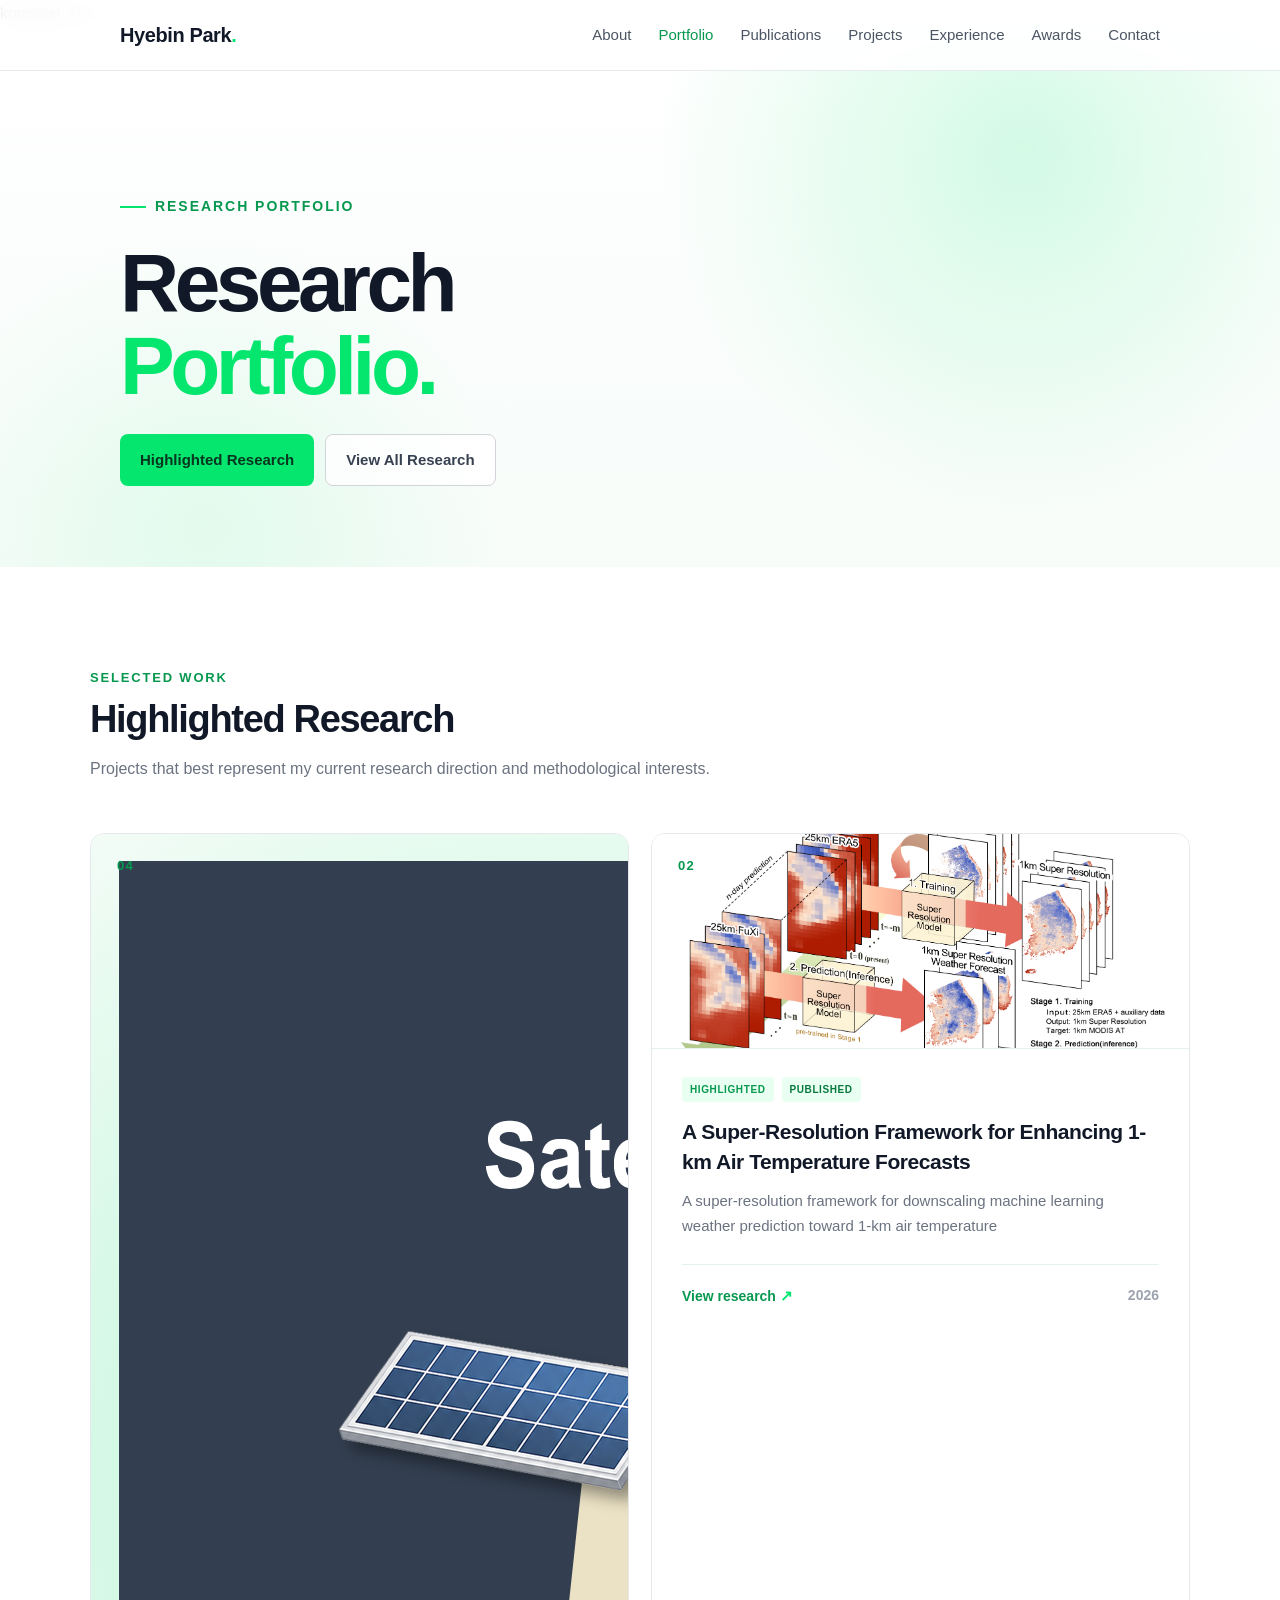
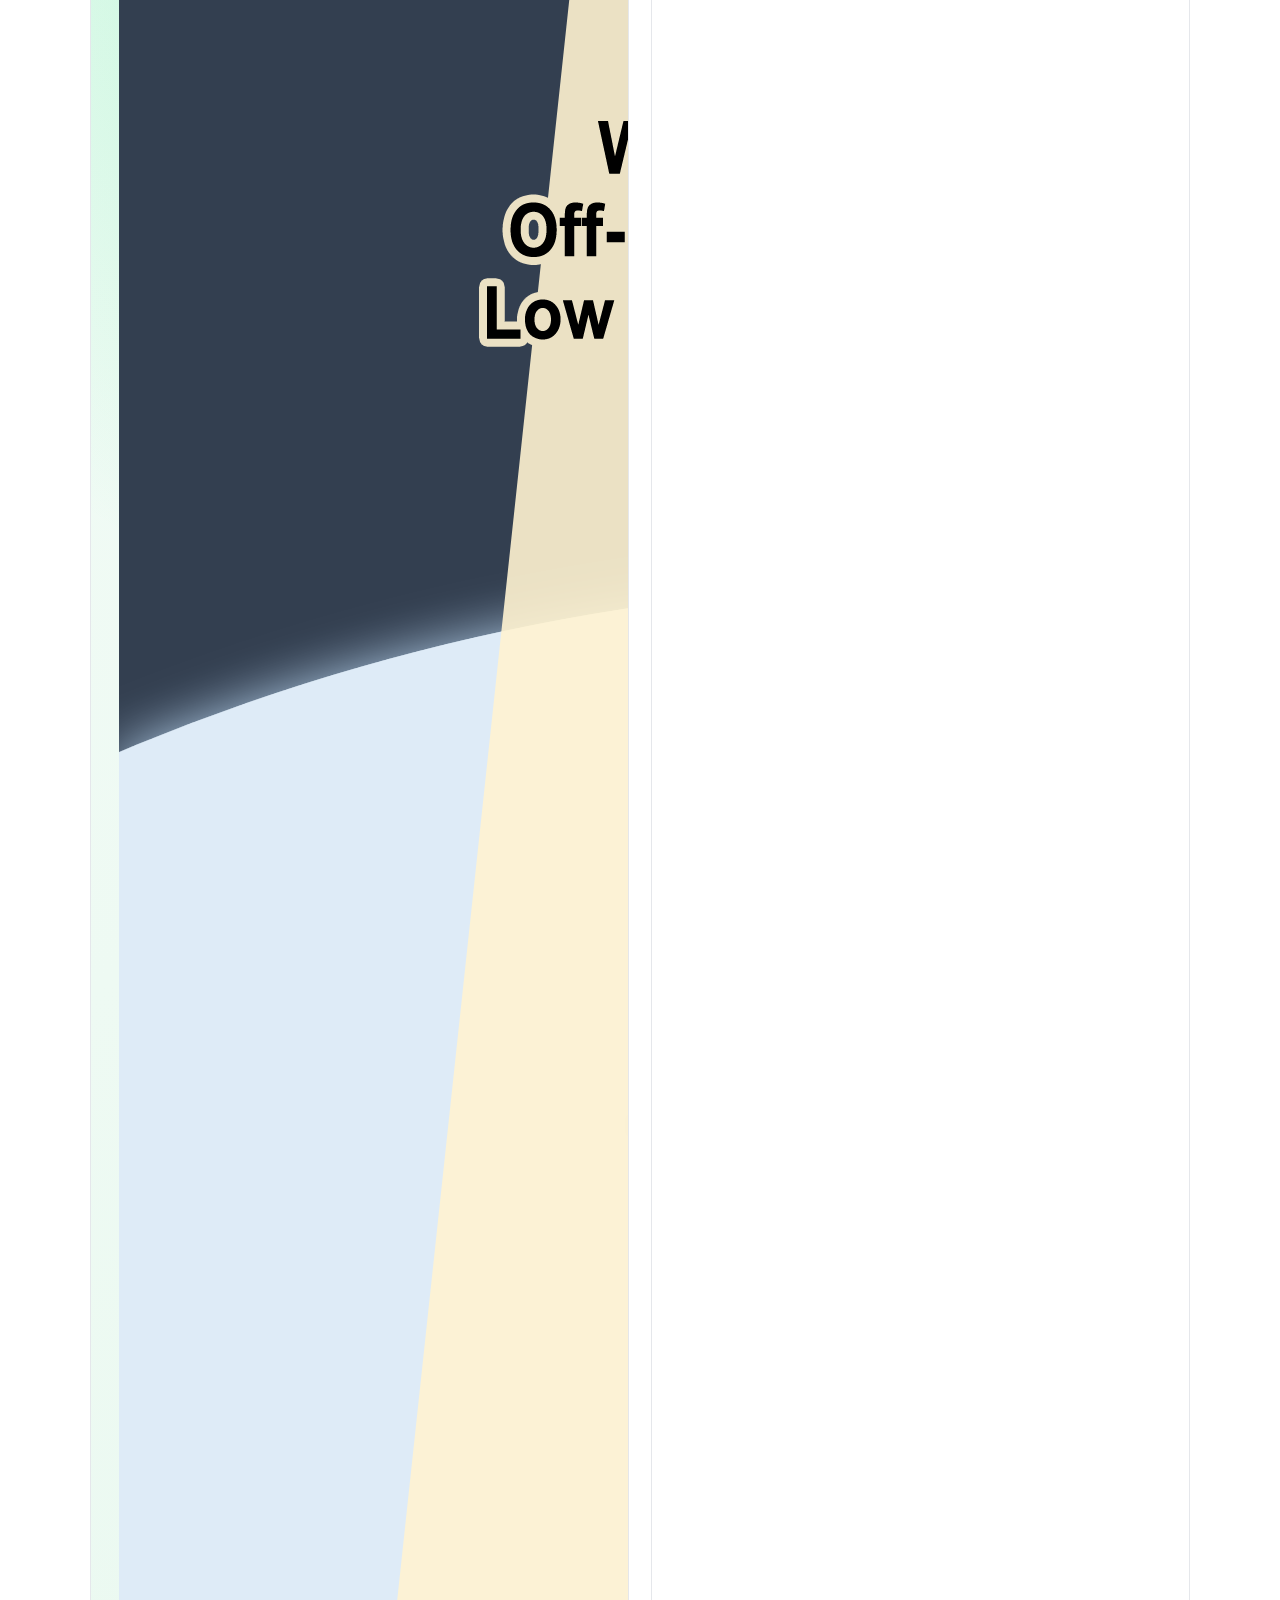
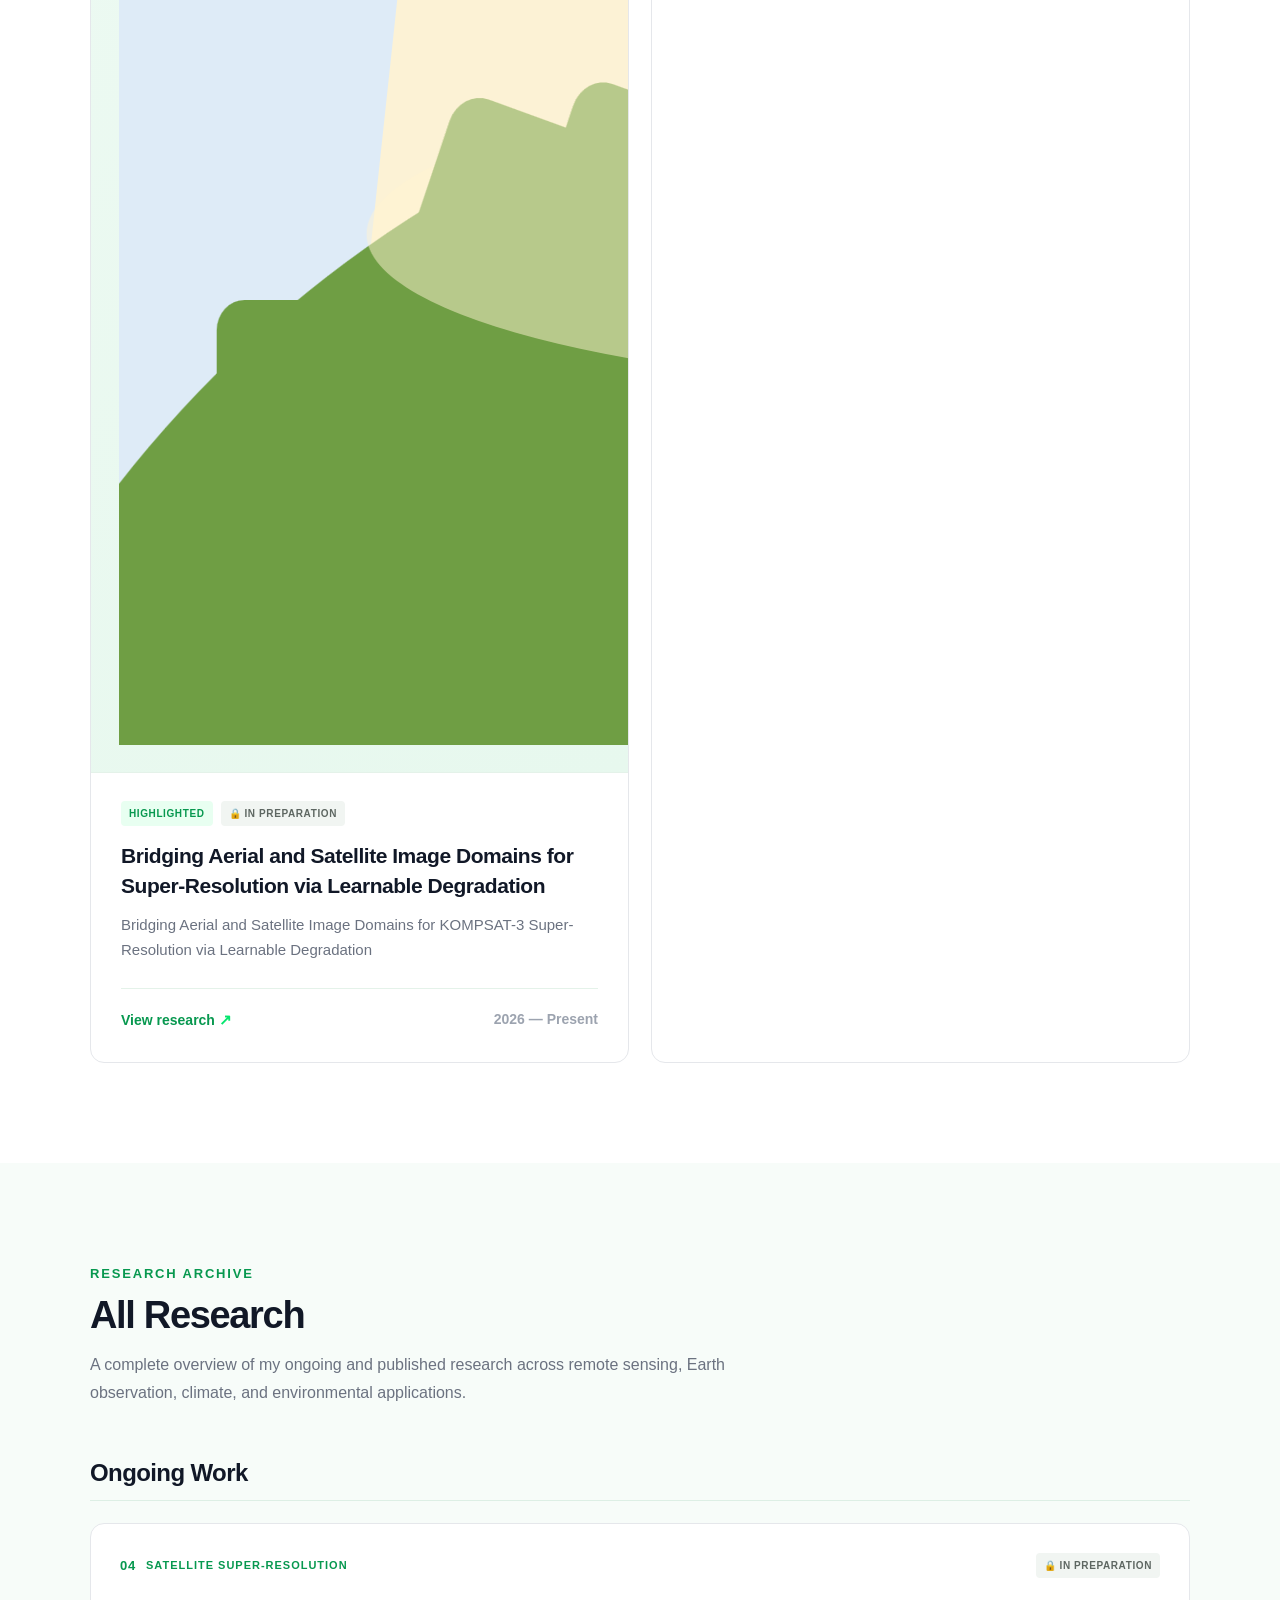
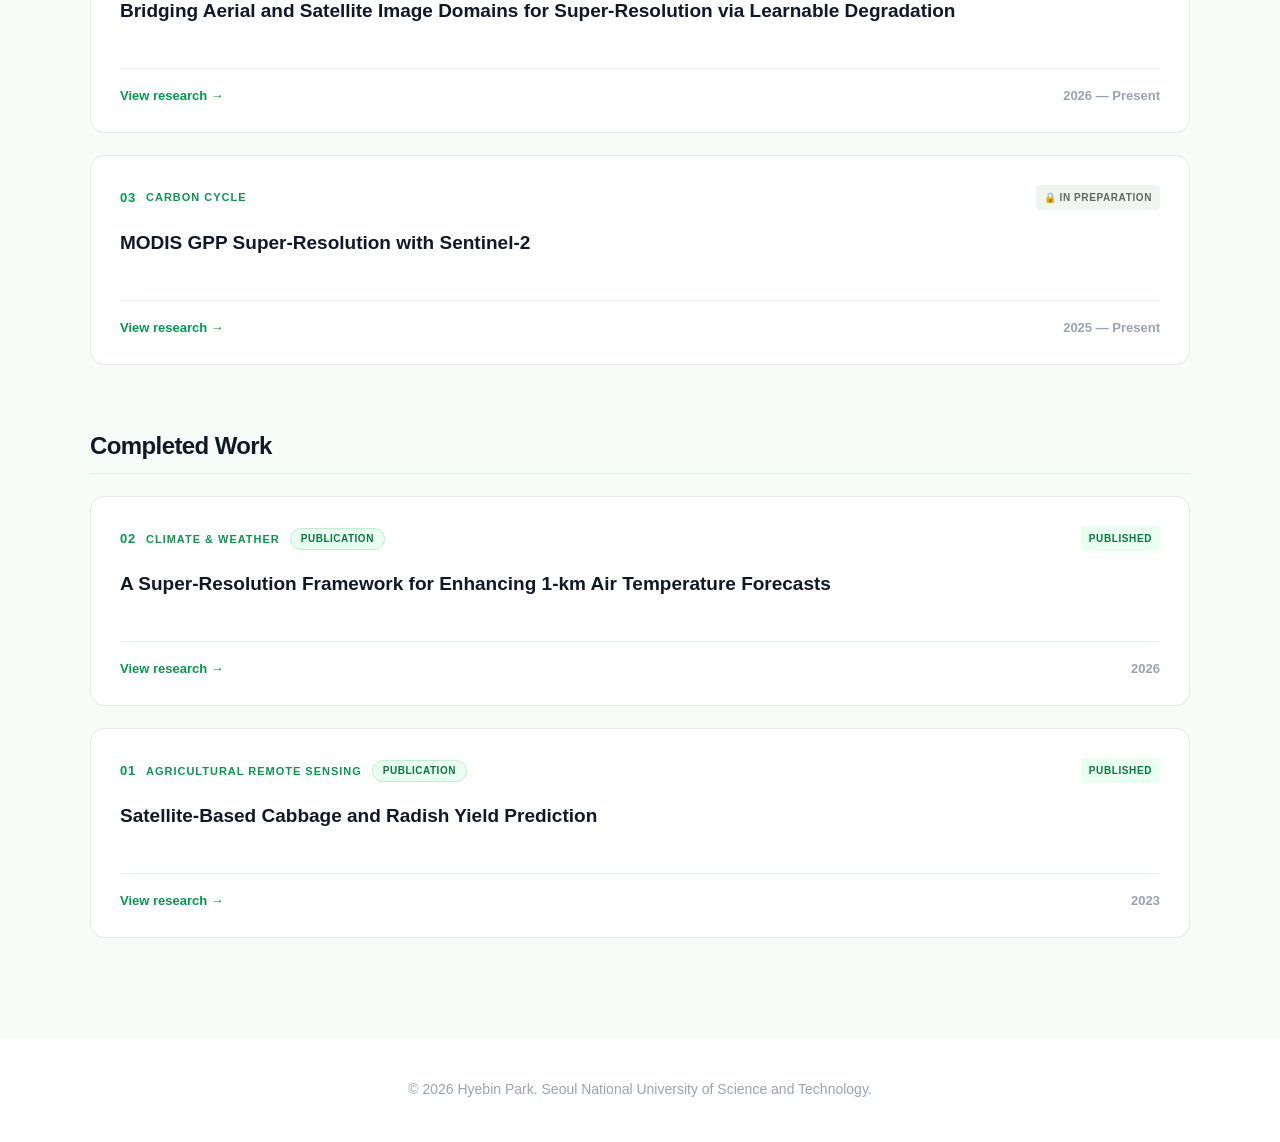
==== commit 9a7507f2: "Update portfolio.html" ====
--- a/portfolio.html
+++ b/portfolio.html
@@ -5,7 +5,7 @@
   <meta charset="UTF-8">
   <meta name="viewport" content="width=device-width, initial-scale=1.0">
 
-  <title>Portfolio | Hyebin Park</title>
+  <title>Portfolio | Hyebin Park</title>kompsat_srㅍ
 
   <meta
     name="description"
@@ -141,7 +141,7 @@
               </span>
             
               <img
-                src="research/image/kompsat_sr/Framework.png"
+                src="research/image/kompsat_sr/Framework.png?v=1"
                 alt="KOMPSAT-3 super-resolution framework using aerial imagery and learnable degradation"
                 class="kompsat-framework-image"
               >
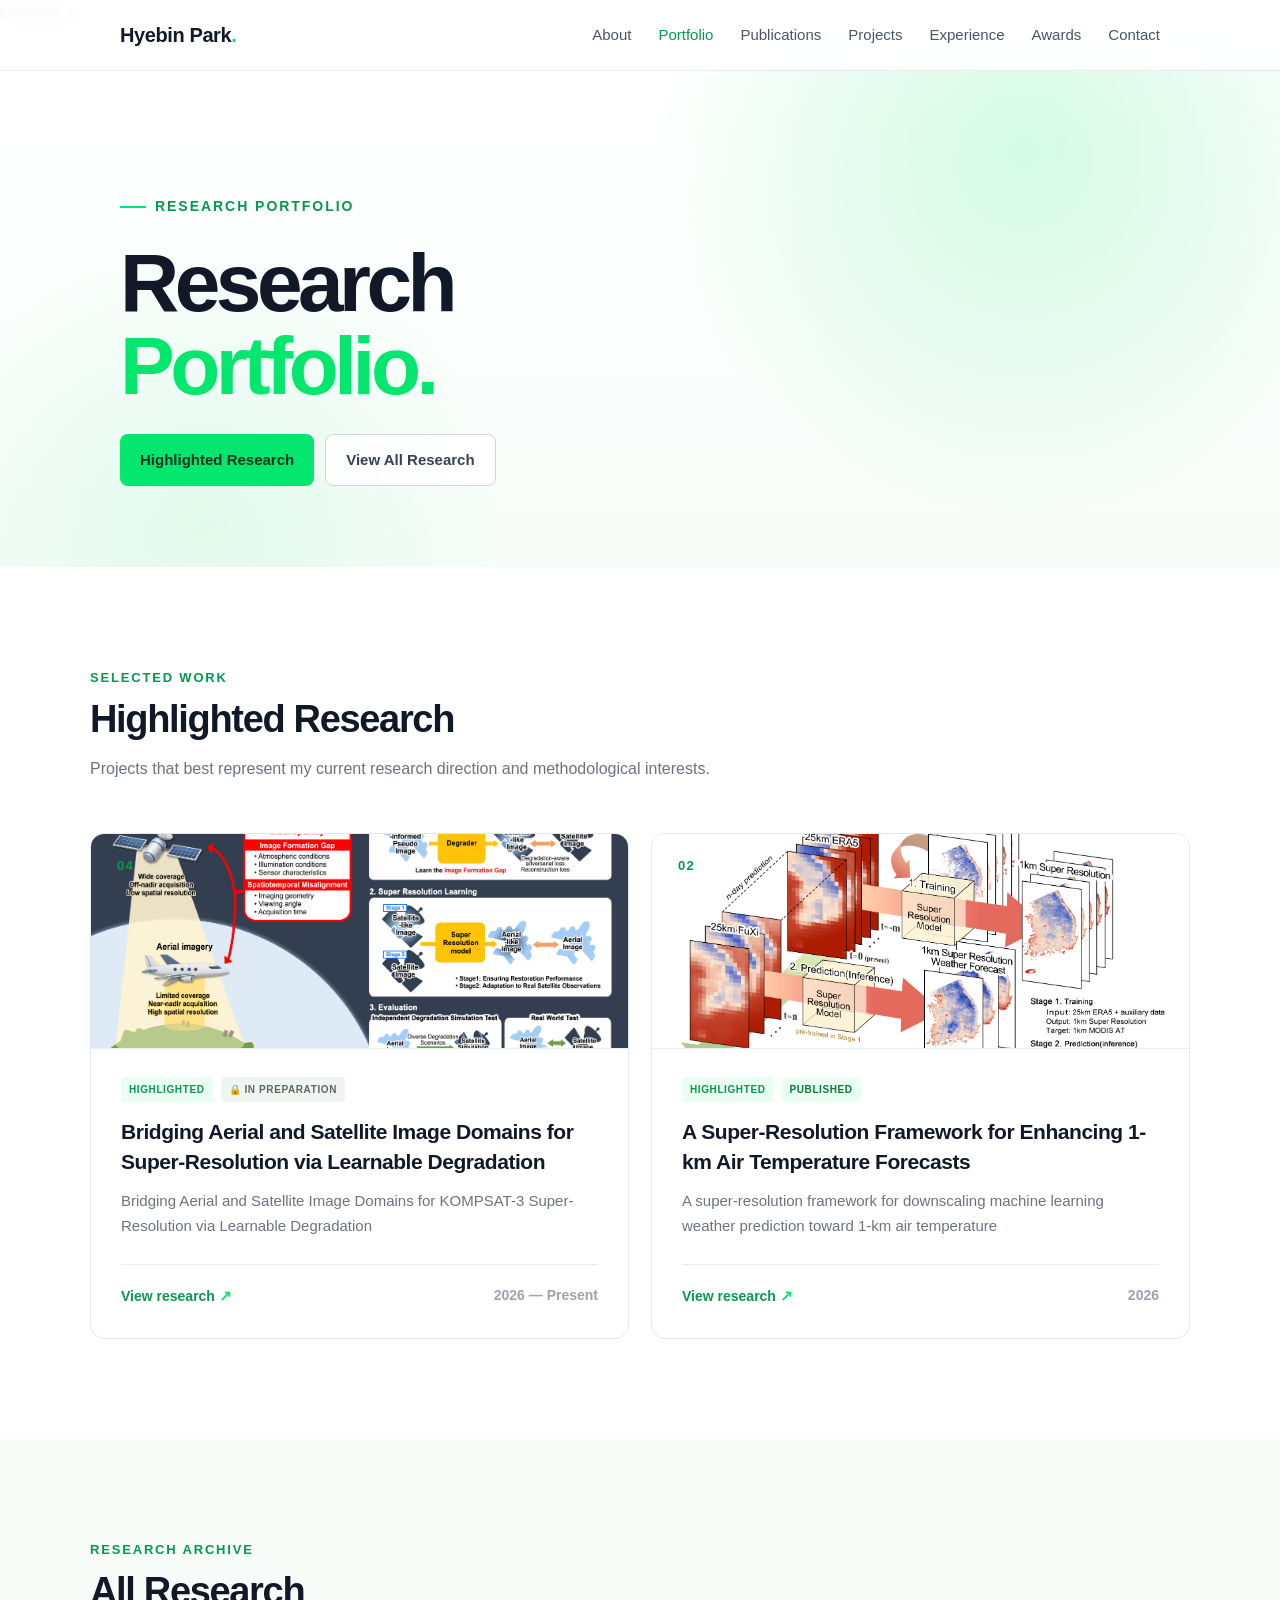
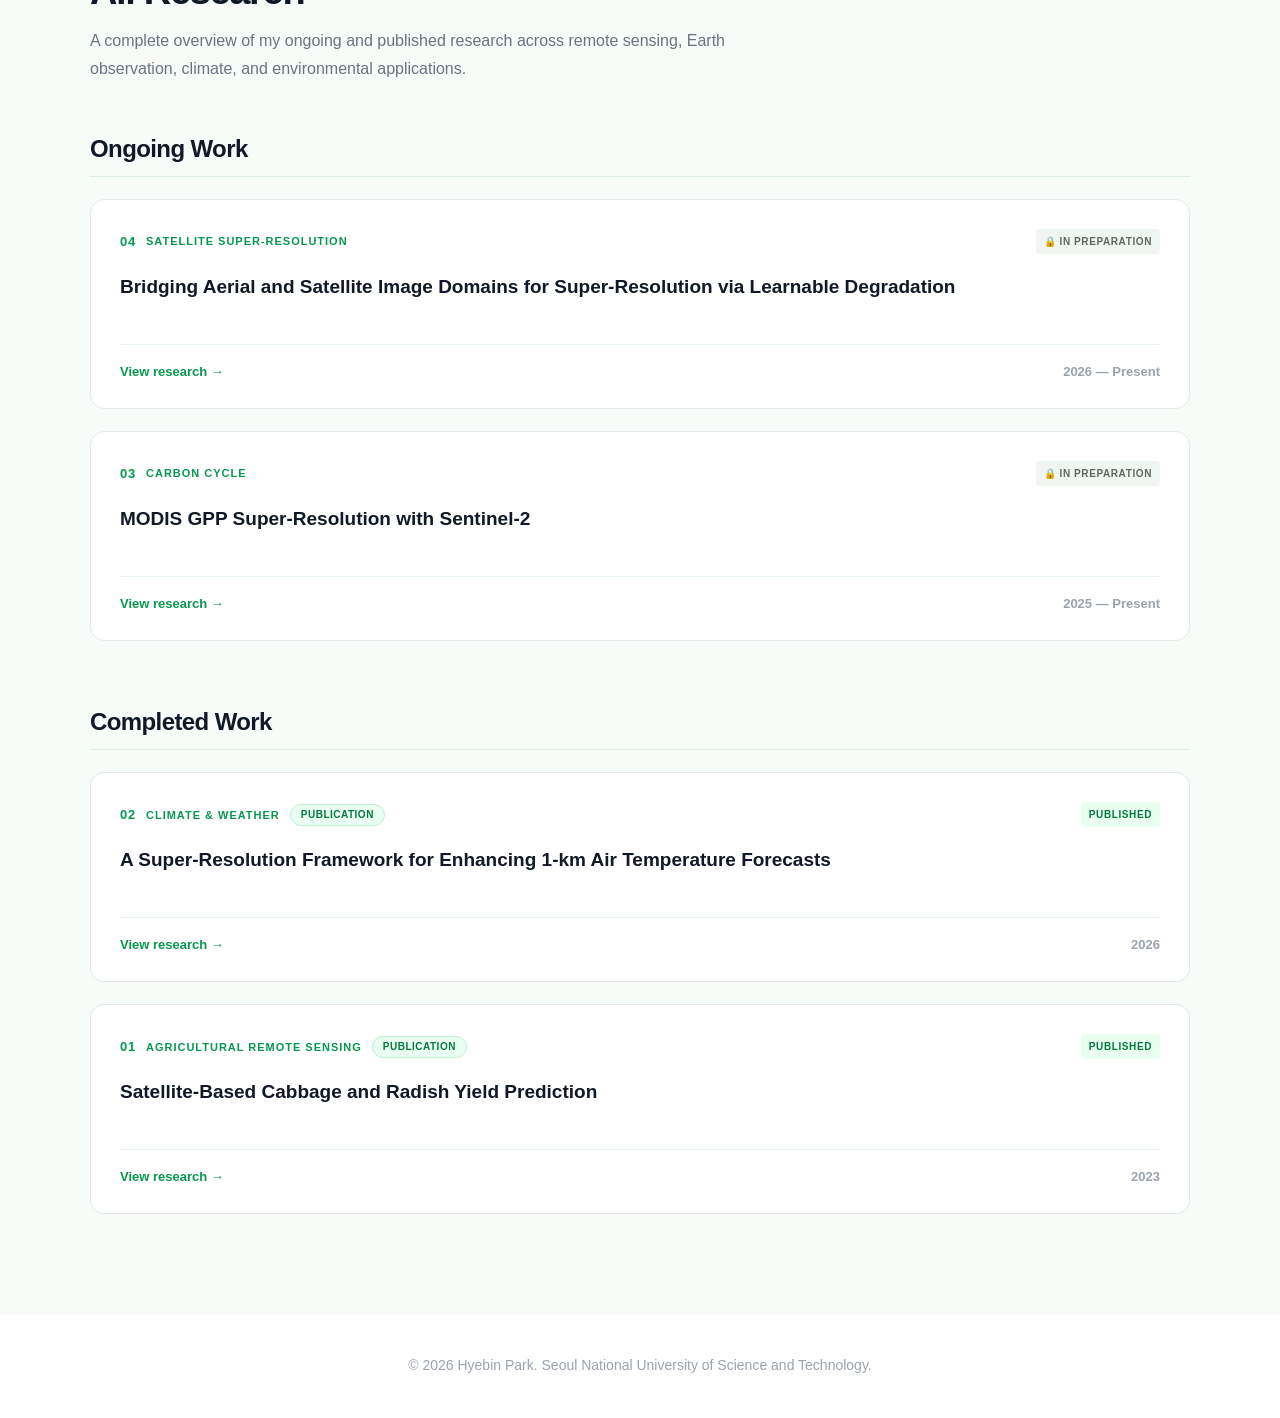
==== commit a1a07db0: "Update portfolio.html" ====
--- a/portfolio.html
+++ b/portfolio.html
@@ -5,14 +5,14 @@
   <meta charset="UTF-8">
   <meta name="viewport" content="width=device-width, initial-scale=1.0">
 
-  <title>Portfolio | Hyebin Park</title>kompsat_srㅍ
+  <title>Portfolio | Hyebin Park</title>kompsat_sr
 
   <meta
     name="description"
     content="Research portfolio of Hyebin Park in AI, remote sensing, Earth observation, and environmental science."
   >
 
-  <link rel="stylesheet" href="portfolio.css?v=9">
+  <link rel="stylesheet" href="portfolio.css?v=10">
 </head>
 
 
--- a/portfolio.css
+++ b/portfolio.css
@@ -297,7 +297,8 @@
   border-bottom: 1px solid #e4f2e9;
 }
 
-.weather-framework-image {
+.weather-framework-image,
+.kompsat-framework-image {
   position: absolute;
   left: 0;
   top: 50%;
